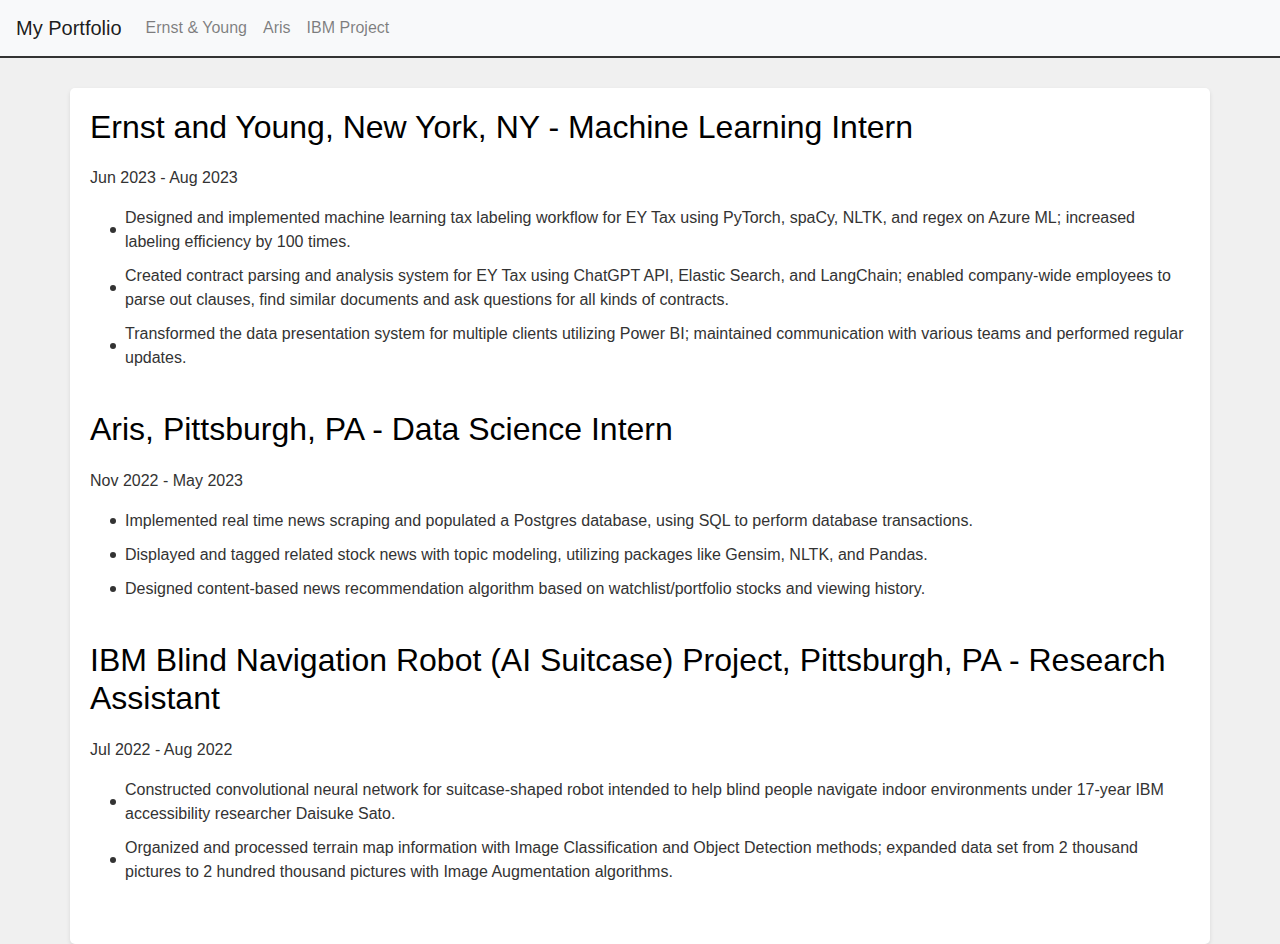
==== index.html @ 3705998f "first" ====
<!DOCTYPE html>
<html lang="en">
<head>
    <meta charset="UTF-8">
    <meta name="viewport" content="width=device-width, initial-scale=1.0">
    <title>Professional Portfolio</title>
    <link href="https://stackpath.bootstrapcdn.com/bootstrap/4.3.1/css/bootstrap.min.css" rel="stylesheet">
    <link href="style.css" rel="stylesheet">
</head>
<body>

<!-- Navigation Bar -->
<nav class="navbar navbar-expand-lg navbar-light bg-light">
  <a class="navbar-brand" href="#">My Portfolio</a>
  <button class="navbar-toggler" type="button" data-toggle="collapse" data-target="#navbarNav" aria-controls="navbarNav" aria-expanded="false" aria-label="Toggle navigation">
    <span class="navbar-toggler-icon"></span>
  </button>
  <div class="collapse navbar-collapse" id="navbarNav">
    <ul class="navbar-nav">
      <li class="nav-item"><a class="nav-link" href="#ey">Ernst & Young</a></li>
      <li class="nav-item"><a class="nav-link" href="#aris">Aris</a></li>
      <li class="nav-item"><a class="nav-link" href="#ibm">IBM Project</a></li>
    </ul>
  </div>
</nav>

<!-- Content -->
<div class="container">
  <section id="ey">
    <h2>Ernst and Young, New York, NY - Machine Learning Intern</h2>
    <p>Jun 2023 - Aug 2023</p>
    <ul>
      <li>Designed and implemented machine learning tax labeling workflow for EY Tax using PyTorch, spaCy, NLTK, and regex on Azure ML; increased labeling efficiency by 100 times.</li>
      <li>Created contract parsing and analysis system for EY Tax using ChatGPT API, Elastic Search, and LangChain; enabled company-wide employees to parse out clauses, find similar documents and ask questions for all kinds of contracts.</li>
      <li>Transformed the data presentation system for multiple clients utilizing Power BI; maintained communication with various teams and performed regular updates.</li>
    </ul>
  </section>

  <section id="aris">
    <h2>Aris, Pittsburgh, PA - Data Science Intern</h2>
    <p>Nov 2022 - May 2023</p>
    <ul>
      <li>Implemented real time news scraping and populated a Postgres database, using SQL to perform database transactions.</li>
      <li>Displayed and tagged related stock news with topic modeling, utilizing packages like Gensim, NLTK, and Pandas.</li>
      <li>Designed content-based news recommendation algorithm based on watchlist/portfolio stocks and viewing history.</li>
    </ul>
  </section>

  <section id="ibm">
    <h2>IBM Blind Navigation Robot (AI Suitcase) Project, Pittsburgh, PA - Research Assistant</h2>
    <p>Jul 2022 - Aug 2022</p>
    <ul>
      <li>Constructed convolutional neural network for suitcase-shaped robot intended to help blind people navigate indoor environments under 17-year IBM accessibility researcher Daisuke Sato.</li>
      <li>Organized and processed terrain map information with Image Classification and Object Detection methods; expanded data set from 2 thousand pictures to 2 hundred thousand pictures with Image Augmentation algorithms.</li>
    </ul>
  </section>
</div>

<script src="https://code.jquery.com/jquery-3.3.1.slim.min.js"></script>
<script src="https://cdnjs.cloudflare.com/ajax/libs/popper.js/1.14.7/umd/popper.min.js"></script>
<script src="https://stackpath.bootstrapcdn.com/bootstrap/4.3.1/js/bootstrap.min.js"></script>
<script src="script.js"></script>
</body>
</html>
---- style.css ----
body {
    font-family: 'Arial', sans-serif;
    background-color: #f0f0f0;
    color: #333;
    margin: 0;
    /* Remove or adjust the padding-top as needed */
    padding-top: 0; /* Setting this to 0 will place the navbar at the top */
}

.navbar {
    background-color: #000;
    border-bottom: 0.125em solid #333;
    /* Ensuring no list-style or pseudo-elements are displayed */
    list-style-type: none;
}

.navbar-brand, .nav-link {
    color: #000; /* Text color set to black */
    text-decoration: none; /* Removes any underlines */
}

.navbar-brand:hover, .nav-link:hover {
    color: #555; /* Darker shade of black for hover effect */
}

/* Additional styles to ensure no bullets or dots in the navbar */
.navbar-nav, .navbar-nav li {
    list-style-type: none; /* Removes bullets */
    margin: 0; /* Resets margin */
    padding: 0; /* Resets padding */
}

.navbar-nav li::before {
    content: none; /* Ensures no pseudo-elements are generated */
}


.container {
    background-color: #fff;
    padding: 1.25em; /* Changed from px to em */
    border-radius: 0.3125em; /* Changed from px to em */
    box-shadow: 0 0.125em 0.25em rgba(0, 0, 0, 0.1); /* Changed from px to em */
    margin-top: 1.875em; /* Changed from px to em */
}

h2 {
    color: #000;
    margin-bottom: 0.625em; /* Changed from px to em */
}

ul {
    padding-left: 1.25em; /* Changed from px to em */
    list-style-type: none;
}

li {
    margin-bottom: 0.625em; /* Changed from px to em */
    padding-left: 0.9375em; /* Changed from px to em */
    position: relative;
}

li::before {
    content: '';
    width: 0.375em; /* Changed from px to em */
    height: 0.375em; /* Changed from px to em */
    border-radius: 50%;
    background-color: #333;
    position: absolute;
    left: 0;
    top: 50%;
    transform: translateY(-50%);
}

section {
    margin-bottom: 2.5em; /* Changed from px to em */
}

@media (max-width: 48em) { /* Changed from px to em */
    .navbar {
        padding: 0.625em 0.9375em; /* Changed from px to em */
    }

    body {
        padding-top: 3.125em; /* Changed from px to em */
    }
}
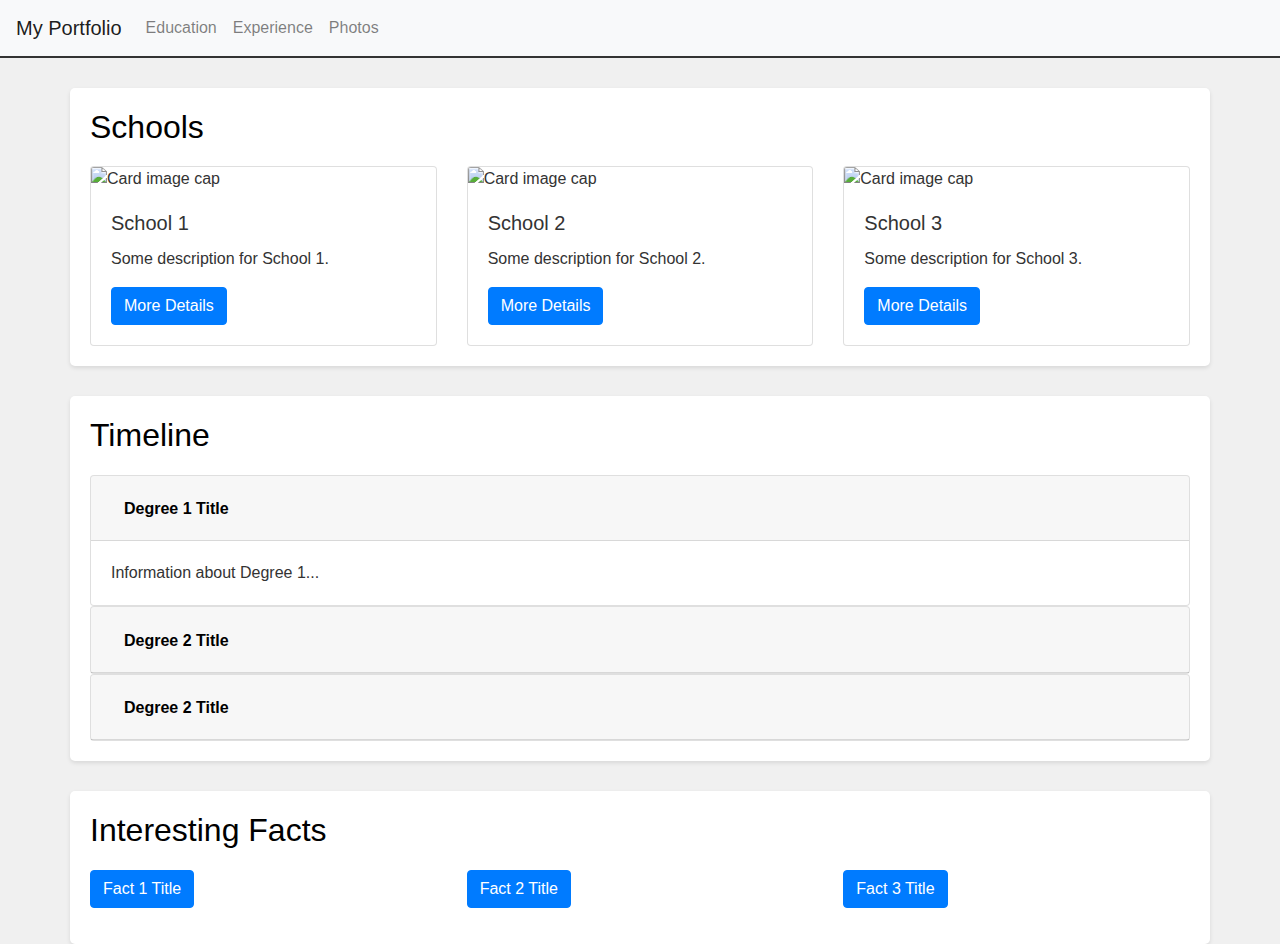
==== commit 5f2b31be: "second" ====
--- a/index.html
+++ b/index.html
@@ -3,7 +3,7 @@
 <head>
     <meta charset="UTF-8">
     <meta name="viewport" content="width=device-width, initial-scale=1.0">
-    <title>Professional Portfolio</title>
+    <title>Education - My Portfolio</title>
     <link href="https://stackpath.bootstrapcdn.com/bootstrap/4.3.1/css/bootstrap.min.css" rel="stylesheet">
     <link href="style.css" rel="stylesheet">
 </head>
@@ -17,44 +17,165 @@
   </button>
   <div class="collapse navbar-collapse" id="navbarNav">
     <ul class="navbar-nav">
-      <li class="nav-item"><a class="nav-link" href="#ey">Ernst & Young</a></li>
-      <li class="nav-item"><a class="nav-link" href="#aris">Aris</a></li>
-      <li class="nav-item"><a class="nav-link" href="#ibm">IBM Project</a></li>
+      <li class="nav-item"><a class="nav-link" href="index.html">Education</a></li>
+      <li class="nav-item"><a class="nav-link" href="experience.html">Experience</a></li>
+      <li class="nav-item"><a class="nav-link" href="photos.html">Photos</a></li>
     </ul>
   </div>
 </nav>
 
-<!-- Content -->
+
 <div class="container">
-  <section id="ey">
-    <h2>Ernst and Young, New York, NY - Machine Learning Intern</h2>
-    <p>Jun 2023 - Aug 2023</p>
-    <ul>
-      <li>Designed and implemented machine learning tax labeling workflow for EY Tax using PyTorch, spaCy, NLTK, and regex on Azure ML; increased labeling efficiency by 100 times.</li>
-      <li>Created contract parsing and analysis system for EY Tax using ChatGPT API, Elastic Search, and LangChain; enabled company-wide employees to parse out clauses, find similar documents and ask questions for all kinds of contracts.</li>
-      <li>Transformed the data presentation system for multiple clients utilizing Power BI; maintained communication with various teams and performed regular updates.</li>
-    </ul>
-  </section>
+  <!-- Schools Heading -->
+  <h2>Schools</h2>
 
-  <section id="aris">
-    <h2>Aris, Pittsburgh, PA - Data Science Intern</h2>
-    <p>Nov 2022 - May 2023</p>
-    <ul>
-      <li>Implemented real time news scraping and populated a Postgres database, using SQL to perform database transactions.</li>
-      <li>Displayed and tagged related stock news with topic modeling, utilizing packages like Gensim, NLTK, and Pandas.</li>
-      <li>Designed content-based news recommendation algorithm based on watchlist/portfolio stocks and viewing history.</li>
-    </ul>
-  </section>
+  <!-- Row for Cards -->
+  <div class="row">
+      <!-- Card 1 -->
+      <div class="col-md-4">
+          <div class="card">
+              <img class="card-img-top" src="image1.jpg" alt="Card image cap">
+              <div class="card-body">
+                  <h5 class="card-title">School 1</h5>
+                  <p class="card-text">Some description for School 1.</p>
+                  <a href="#" class="btn btn-primary">More Details</a>
+              </div>
+          </div>
+      </div>
 
-  <section id="ibm">
-    <h2>IBM Blind Navigation Robot (AI Suitcase) Project, Pittsburgh, PA - Research Assistant</h2>
-    <p>Jul 2022 - Aug 2022</p>
-    <ul>
-      <li>Constructed convolutional neural network for suitcase-shaped robot intended to help blind people navigate indoor environments under 17-year IBM accessibility researcher Daisuke Sato.</li>
-      <li>Organized and processed terrain map information with Image Classification and Object Detection methods; expanded data set from 2 thousand pictures to 2 hundred thousand pictures with Image Augmentation algorithms.</li>
-    </ul>
-  </section>
+      <!-- Card 2 -->
+      <div class="col-md-4">
+          <div class="card">
+              <img class="card-img-top" src="image2.jpg" alt="Card image cap">
+              <div class="card-body">
+                  <h5 class="card-title">School 2</h5>
+                  <p class="card-text">Some description for School 2.</p>
+                  <a href="#" class="btn btn-primary">More Details</a>
+              </div>
+          </div>
+      </div>
+
+      <!-- Card 3 -->
+      <div class="col-md-4">
+          <div class="card">
+              <img class="card-img-top" src="image3.jpg" alt="Card image cap">
+              <div class="card-body">
+                  <h5 class="card-title">School 3</h5>
+                  <p class="card-text">Some description for School 3.</p>
+                  <a href="#" class="btn btn-primary">More Details</a>
+              </div>
+          </div>
+      </div>
+  </div>
 </div>
+
+
+
+<div class="container">
+  <!-- Timeline Heading -->
+  <h2>Timeline</h2>
+
+  <div id="educationAccordion">
+    <!-- Accordion item 1 -->
+    <div class="card">
+      <div class="card-header" id="headingOne">
+        <h2 class="mb-0">
+          <button class="btn btn-link" type="button" data-toggle="collapse" data-target="#collapseOne" aria-expanded="true" aria-controls="collapseOne">
+            Degree 1 Title
+          </button>
+        </h2>
+      </div>
+
+      <div id="collapseOne" class="collapse show" aria-labelledby="headingOne" data-parent="#educationAccordion">
+        <div class="card-body">
+          Information about Degree 1...
+        </div>
+      </div>
+    </div>
+
+    <!-- Accordion item 2 -->
+    <div class="card">
+      <div class="card-header" id="headingTwo">
+        <h2 class="mb-0">
+          <button class="btn btn-link collapsed" type="button" data-toggle="collapse" data-target="#collapseTwo" aria-expanded="false" aria-controls="collapseTwo">
+            Degree 2 Title
+          </button>
+        </h2>
+      </div>
+      <div id="collapseTwo" class="collapse" aria-labelledby="headingTwo" data-parent="#educationAccordion">
+        <div class="card-body">
+          Information about Degree 2...
+        </div>
+      </div>
+    </div>
+
+    <!-- Accordion item 3 -->
+    <div class="card">
+      <div class="card-header" id="headingTwo">
+        <h2 class="mb-0">
+          <button class="btn btn-link collapsed" type="button" data-toggle="collapse" data-target="#collapseTwo" aria-expanded="false" aria-controls="collapseTwo">
+            Degree 2 Title
+          </button>
+        </h2>
+      </div>
+      <div id="collapseTwo" class="collapse" aria-labelledby="headingTwo" data-parent="#educationAccordion">
+        <div class="card-body">
+          Information about Degree 2...
+        </div>
+      </div>
+    </div>
+  </div>
+</div>
+
+<div class="container">
+  <!-- Interesting Facts Heading -->
+  <h2>Interesting Facts</h2>
+
+  <div class="row">
+      <!-- Collapse Item 1 -->
+      <div class="col-md-4">
+          <p>
+              <a class="btn btn-primary" data-toggle="collapse" href="#collapseFact1" role="button" aria-expanded="false" aria-controls="collapseFact1">
+                  Fact 1 Title
+              </a>
+          </p>
+          <div class="collapse" id="collapseFact1">
+              <div class="card card-body">
+                  Fact 1 content goes here...
+              </div>
+          </div>
+      </div>
+
+      <!-- Collapse Item 2 -->
+      <div class="col-md-4">
+          <p>
+              <a class="btn btn-primary" data-toggle="collapse" href="#collapseFact2" role="button" aria-expanded="false" aria-controls="collapseFact2">
+                  Fact 2 Title
+              </a>
+          </p>
+          <div class="collapse" id="collapseFact2">
+              <div class="card card-body">
+                  Fact 2 content goes here...
+              </div>
+          </div>
+      </div>
+
+      <!-- Collapse Item 3 -->
+      <div class="col-md-4">
+          <p>
+              <a class="btn btn-primary" data-toggle="collapse" href="#collapseFact3" role="button" aria-expanded="false" aria-controls="collapseFact3">
+                  Fact 3 Title
+              </a>
+          </p>
+          <div class="collapse" id="collapseFact3">
+              <div class="card card-body">
+                  Fact 3 content goes here...
+              </div>
+          </div>
+      </div>
+  </div>
+</div>
+
 
 <script src="https://code.jquery.com/jquery-3.3.1.slim.min.js"></script>
 <script src="https://cdnjs.cloudflare.com/ajax/libs/popper.js/1.14.7/umd/popper.min.js"></script>
--- a/style.css
+++ b/style.css
@@ -75,6 +75,25 @@
     margin-bottom: 2.5em; /* Changed from px to em */
 }
 
+
+
+/* Education Page */
+
+#educationAccordion .btn-link {
+    color: black; /* Set text color to black */
+    font-weight: bold; /* Make text bold */
+    text-decoration: none; /* Remove text decoration */
+}
+
+#educationAccordion .btn-link:hover,
+#educationAccordion .btn-link:focus {
+    text-decoration: none; /* Remove text decoration on hover and focus */
+}
+
+
+
+
+
 @media (max-width: 48em) { /* Changed from px to em */
     .navbar {
         padding: 0.625em 0.9375em; /* Changed from px to em */
@@ -83,4 +102,4 @@
     body {
         padding-top: 3.125em; /* Changed from px to em */
     }
-}
+}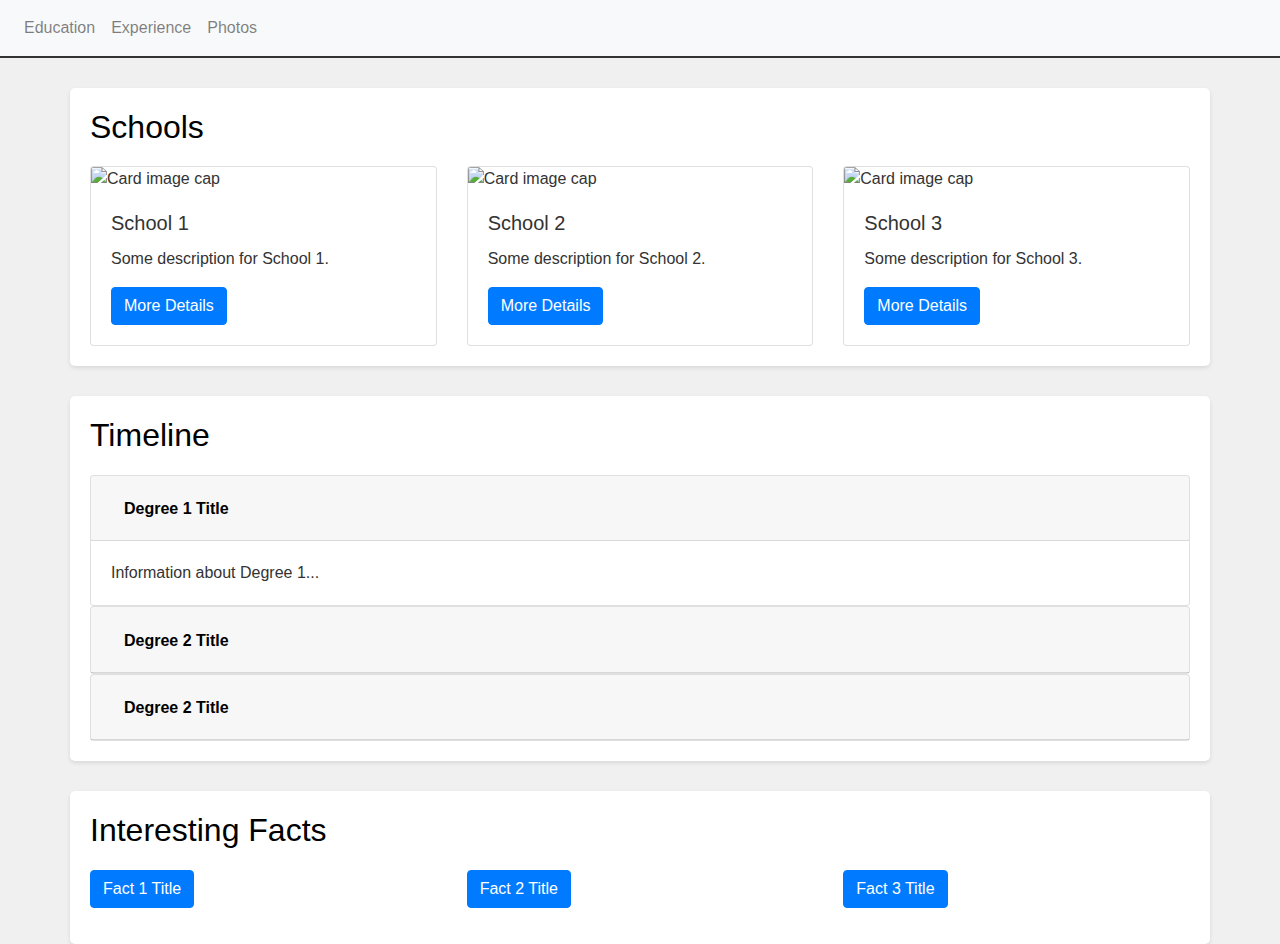
==== commit 2e0247cc: "third" ====
--- a/index.html
+++ b/index.html
@@ -11,7 +11,6 @@
 
 <!-- Navigation Bar -->
 <nav class="navbar navbar-expand-lg navbar-light bg-light">
-  <a class="navbar-brand" href="#">My Portfolio</a>
   <button class="navbar-toggler" type="button" data-toggle="collapse" data-target="#navbarNav" aria-controls="navbarNav" aria-expanded="false" aria-label="Toggle navigation">
     <span class="navbar-toggler-icon"></span>
   </button>
--- a/style.css
+++ b/style.css
@@ -92,14 +92,8 @@
 
 
 
-
-
 @media (max-width: 48em) { /* Changed from px to em */
     .navbar {
         padding: 0.625em 0.9375em; /* Changed from px to em */
     }
-
-    body {
-        padding-top: 3.125em; /* Changed from px to em */
-    }
 }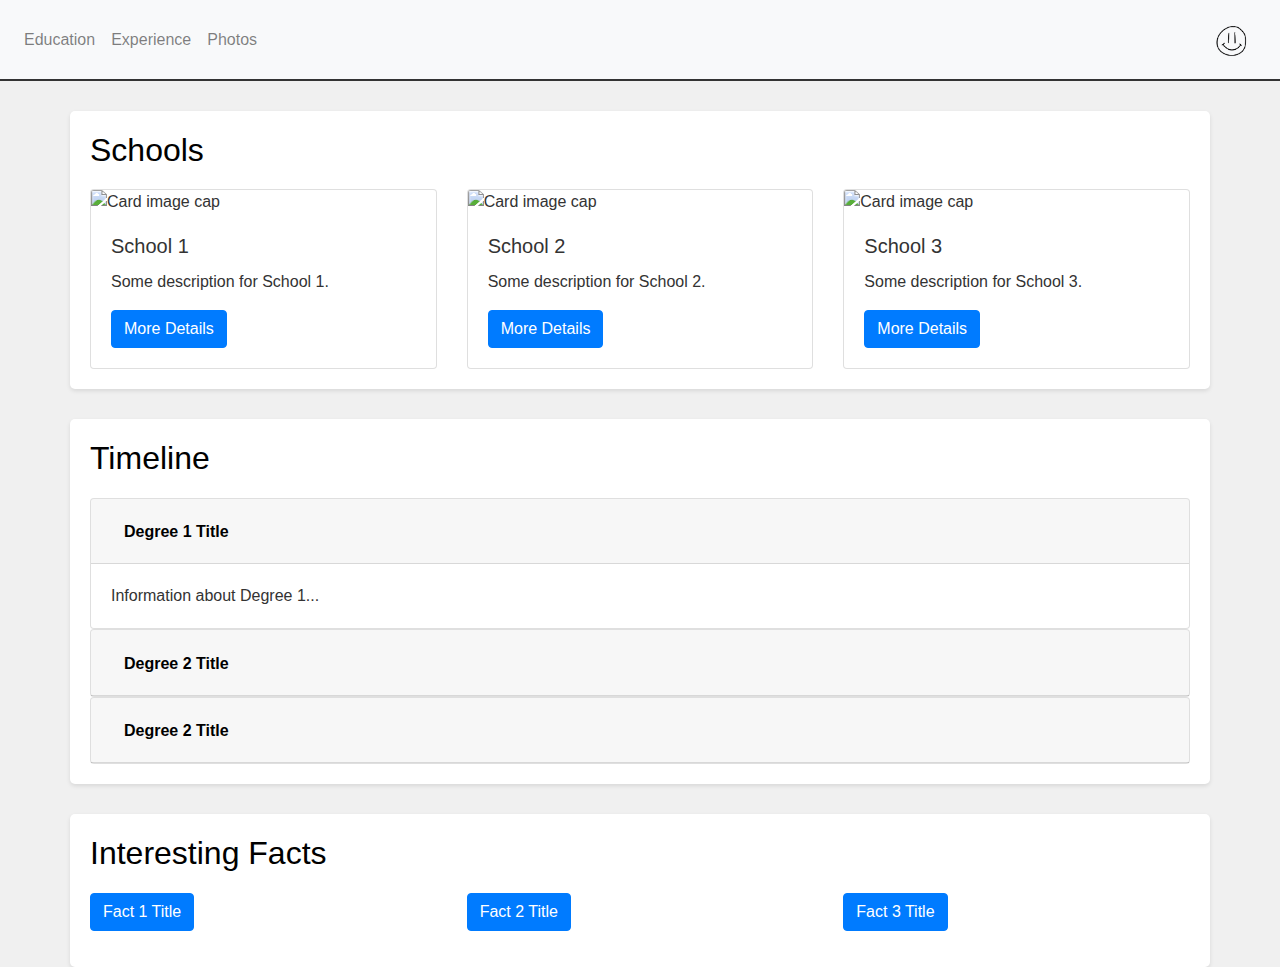
==== commit d0316d8c: "fourth" ====
--- a/index.html
+++ b/index.html
@@ -21,7 +21,9 @@
       <li class="nav-item"><a class="nav-link" href="photos.html">Photos</a></li>
     </ul>
   </div>
+  <img src="logo.png" class="navbar-img" alt="Your Image Description">
 </nav>
+
 
 
 <div class="container">
--- a/style.css
+++ b/style.css
@@ -34,6 +34,15 @@
     content: none; /* Ensures no pseudo-elements are generated */
 }
 
+.navbar-img {
+    height: 7vh;
+    width: auto;
+    align-self: center;
+    margin-left: auto; /* This pushes the image to the right */
+    padding: 0px;
+    margin-bottom: 0px;
+}
+  
 
 .container {
     background-color: #fff;
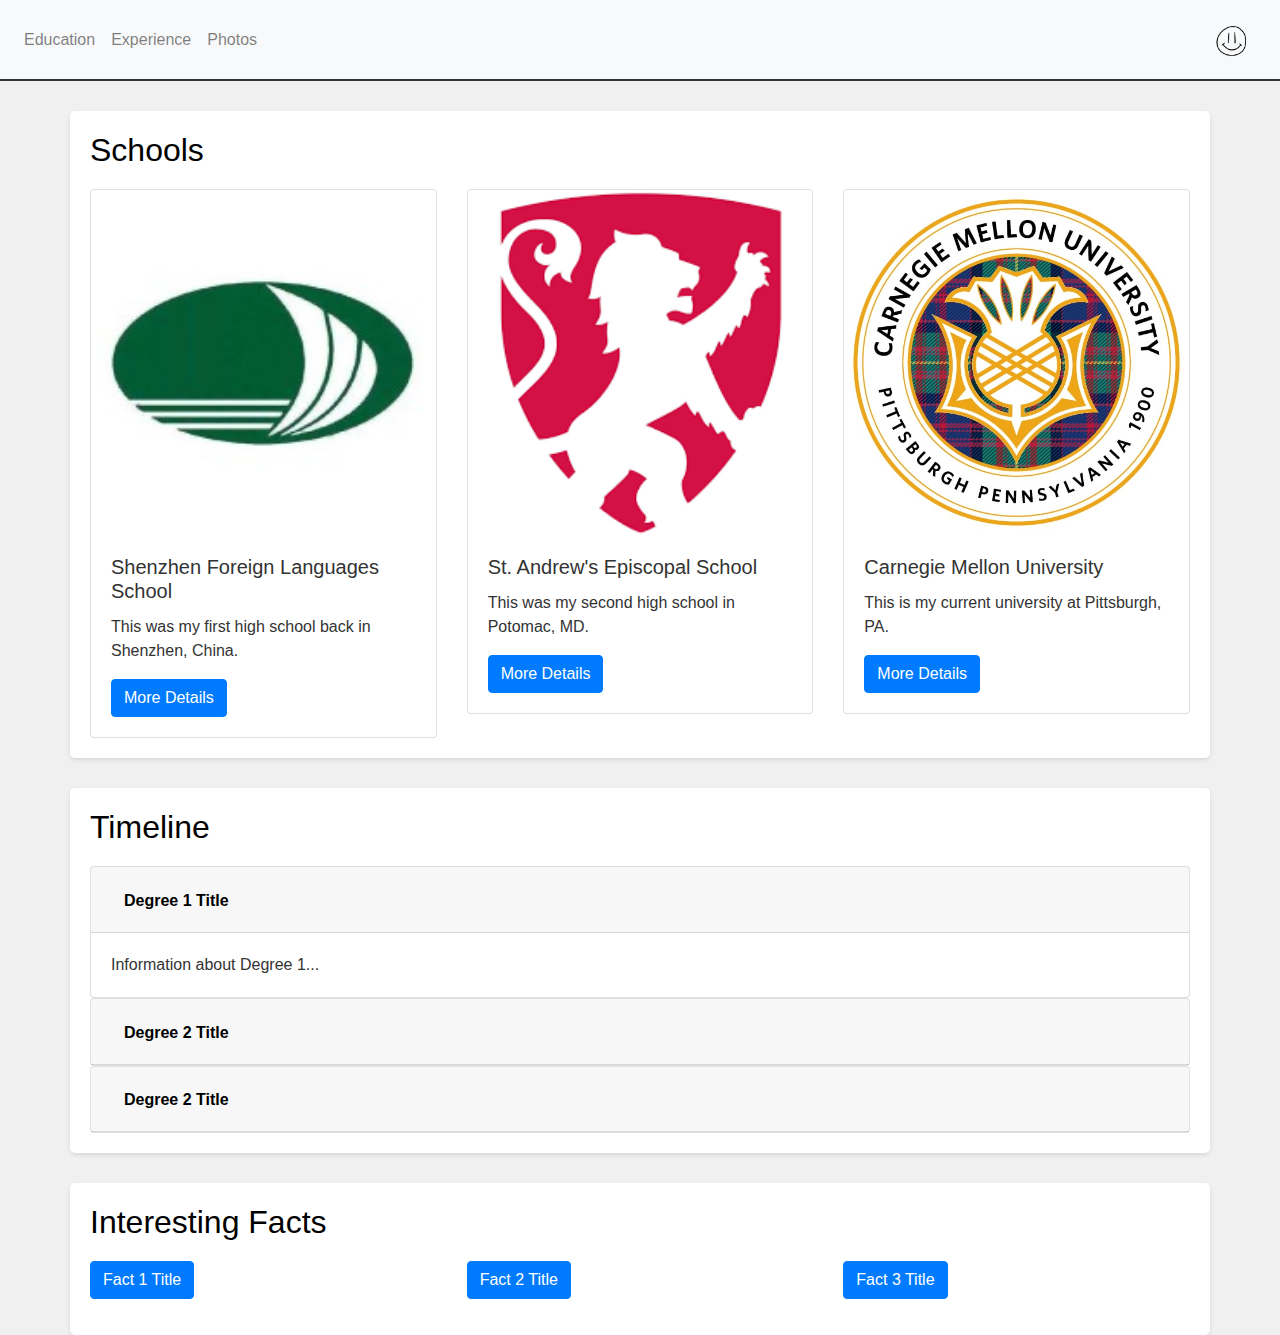
==== commit 313e9a65: "fifth" ====
--- a/index.html
+++ b/index.html
@@ -25,7 +25,6 @@
 </nav>
 
 
-
 <div class="container">
   <!-- Schools Heading -->
   <h2>Schools</h2>
@@ -35,10 +34,10 @@
       <!-- Card 1 -->
       <div class="col-md-4">
           <div class="card">
-              <img class="card-img-top" src="image1.jpg" alt="Card image cap">
+              <img class="card-img-top" src="sfls.jfif" alt="Card image cap">
               <div class="card-body">
-                  <h5 class="card-title">School 1</h5>
-                  <p class="card-text">Some description for School 1.</p>
+                  <h5 class="card-title">Shenzhen Foreign Languages School</h5>
+                  <p class="card-text">This was my first high school back in Shenzhen, China.</p>
                   <a href="#" class="btn btn-primary">More Details</a>
               </div>
           </div>
@@ -47,10 +46,10 @@
       <!-- Card 2 -->
       <div class="col-md-4">
           <div class="card">
-              <img class="card-img-top" src="image2.jpg" alt="Card image cap">
+              <img class="card-img-top" src="saes.png" alt="Card image cap">
               <div class="card-body">
-                  <h5 class="card-title">School 2</h5>
-                  <p class="card-text">Some description for School 2.</p>
+                  <h5 class="card-title">St. Andrew's Episcopal School</h5>
+                  <p class="card-text">This was my second high school in Potomac, MD.</p>
                   <a href="#" class="btn btn-primary">More Details</a>
               </div>
           </div>
@@ -59,10 +58,10 @@
       <!-- Card 3 -->
       <div class="col-md-4">
           <div class="card">
-              <img class="card-img-top" src="image3.jpg" alt="Card image cap">
+              <img class="card-img-top" src="cmu.jpg" alt="Card image cap">
               <div class="card-body">
-                  <h5 class="card-title">School 3</h5>
-                  <p class="card-text">Some description for School 3.</p>
+                  <h5 class="card-title">Carnegie Mellon University</h5>
+                  <p class="card-text">This is my current university at Pittsburgh, PA.</p>
                   <a href="#" class="btn btn-primary">More Details</a>
               </div>
           </div>
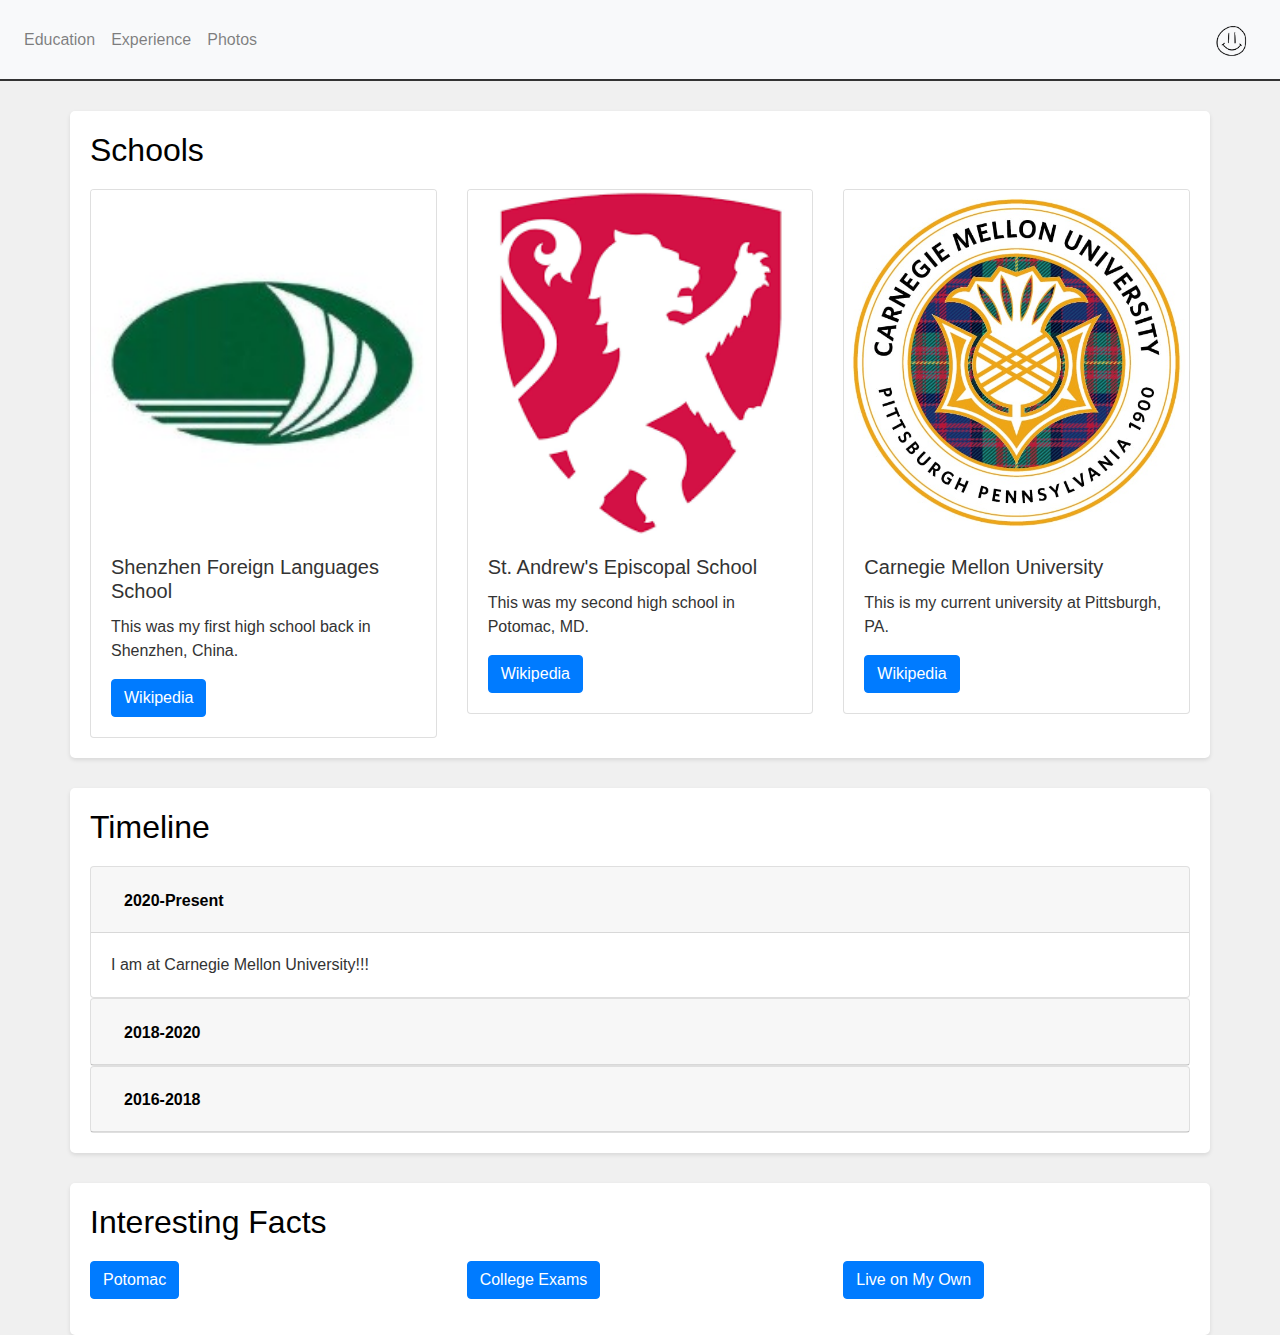
==== commit 4a4d3554: "sixth" ====
--- a/index.html
+++ b/index.html
@@ -1,9 +1,11 @@
+<!-- In this page, I implmented Cards, Accordion and Collapse from Bootstrap -->
+
 <!DOCTYPE html>
 <html lang="en">
 <head>
     <meta charset="UTF-8">
     <meta name="viewport" content="width=device-width, initial-scale=1.0">
-    <title>Education - My Portfolio</title>
+    <title>Steve's Education and Professional Website</title>
     <link href="https://stackpath.bootstrapcdn.com/bootstrap/4.3.1/css/bootstrap.min.css" rel="stylesheet">
     <link href="style.css" rel="stylesheet">
 </head>
@@ -25,6 +27,8 @@
 </nav>
 
 
+<!-- Card Example -->
+
 <div class="container">
   <!-- Schools Heading -->
   <h2>Schools</h2>
@@ -38,7 +42,7 @@
               <div class="card-body">
                   <h5 class="card-title">Shenzhen Foreign Languages School</h5>
                   <p class="card-text">This was my first high school back in Shenzhen, China.</p>
-                  <a href="#" class="btn btn-primary">More Details</a>
+                  <a href="https://en.wikipedia.org/wiki/Shenzhen_Foreign_Languages_School" class="btn btn-primary">Wikipedia</a>
               </div>
           </div>
       </div>
@@ -50,7 +54,7 @@
               <div class="card-body">
                   <h5 class="card-title">St. Andrew's Episcopal School</h5>
                   <p class="card-text">This was my second high school in Potomac, MD.</p>
-                  <a href="#" class="btn btn-primary">More Details</a>
+                  <a href="https://en.wikipedia.org/wiki/St._Andrew%27s_Episcopal_School_(Maryland)" class="btn btn-primary">Wikipedia</a>
               </div>
           </div>
       </div>
@@ -62,15 +66,14 @@
               <div class="card-body">
                   <h5 class="card-title">Carnegie Mellon University</h5>
                   <p class="card-text">This is my current university at Pittsburgh, PA.</p>
-                  <a href="#" class="btn btn-primary">More Details</a>
+                  <a href="https://en.wikipedia.org/wiki/Carnegie_Mellon_University" class="btn btn-primary">Wikipedia</a>
               </div>
           </div>
       </div>
   </div>
 </div>
 
-
-
+<!-- Accordion Example -->
 <div class="container">
   <!-- Timeline Heading -->
   <h2>Timeline</h2>
@@ -81,14 +84,14 @@
       <div class="card-header" id="headingOne">
         <h2 class="mb-0">
           <button class="btn btn-link" type="button" data-toggle="collapse" data-target="#collapseOne" aria-expanded="true" aria-controls="collapseOne">
-            Degree 1 Title
+            2020-Present
           </button>
         </h2>
       </div>
 
       <div id="collapseOne" class="collapse show" aria-labelledby="headingOne" data-parent="#educationAccordion">
         <div class="card-body">
-          Information about Degree 1...
+          I am at Carnegie Mellon University!!!
         </div>
       </div>
     </div>
@@ -98,34 +101,37 @@
       <div class="card-header" id="headingTwo">
         <h2 class="mb-0">
           <button class="btn btn-link collapsed" type="button" data-toggle="collapse" data-target="#collapseTwo" aria-expanded="false" aria-controls="collapseTwo">
-            Degree 2 Title
+            2018-2020
           </button>
         </h2>
       </div>
       <div id="collapseTwo" class="collapse" aria-labelledby="headingTwo" data-parent="#educationAccordion">
         <div class="card-body">
-          Information about Degree 2...
+          I was at St. Andrew's Episcopal School!!!
         </div>
       </div>
     </div>
 
     <!-- Accordion item 3 -->
     <div class="card">
-      <div class="card-header" id="headingTwo">
+      <div class="card-header" id="headingThree">
         <h2 class="mb-0">
-          <button class="btn btn-link collapsed" type="button" data-toggle="collapse" data-target="#collapseTwo" aria-expanded="false" aria-controls="collapseTwo">
-            Degree 2 Title
+          <button class="btn btn-link collapsed" type="button" data-toggle="collapse" data-target="#collapseThree" aria-expanded="false" aria-controls="collapseThree">
+            2016-2018
           </button>
         </h2>
       </div>
-      <div id="collapseTwo" class="collapse" aria-labelledby="headingTwo" data-parent="#educationAccordion">
+      <div id="collapseThree" class="collapse" aria-labelledby="headingThree" data-parent="#educationAccordion">
         <div class="card-body">
-          Information about Degree 2...
+          I was at Shenzhen Foreign Languages School!!!
         </div>
       </div>
     </div>
   </div>
 </div>
+
+
+<!-- Collapse Example -->
 
 <div class="container">
   <!-- Interesting Facts Heading -->
@@ -136,12 +142,12 @@
       <div class="col-md-4">
           <p>
               <a class="btn btn-primary" data-toggle="collapse" href="#collapseFact1" role="button" aria-expanded="false" aria-controls="collapseFact1">
-                  Fact 1 Title
+                  Potomac
               </a>
           </p>
           <div class="collapse" id="collapseFact1">
               <div class="card card-body">
-                  Fact 1 content goes here...
+                  Potomac, MD was the first place I visited when I came to the US for the first time. And I ended up going to a St. Andrew's, which is located in Potomac after 5 years!
               </div>
           </div>
       </div>
@@ -150,12 +156,12 @@
       <div class="col-md-4">
           <p>
               <a class="btn btn-primary" data-toggle="collapse" href="#collapseFact2" role="button" aria-expanded="false" aria-controls="collapseFact2">
-                  Fact 2 Title
+                  College Exams
               </a>
           </p>
           <div class="collapse" id="collapseFact2">
               <div class="card card-body">
-                  Fact 2 content goes here...
+                  I studied for both the US and Chinese version of the college entrance exam, SAT and Gaokao. To be honest, the Gaokao is so much harder.
               </div>
           </div>
       </div>
@@ -164,12 +170,12 @@
       <div class="col-md-4">
           <p>
               <a class="btn btn-primary" data-toggle="collapse" href="#collapseFact3" role="button" aria-expanded="false" aria-controls="collapseFact3">
-                  Fact 3 Title
+                  Live on My Own
               </a>
           </p>
           <div class="collapse" id="collapseFact3">
               <div class="card card-body">
-                  Fact 3 content goes here...
+                  For all the years I was in the States, my parents never came to US to visit (It was always me going back to China). But I managed my life very well in the States!
               </div>
           </div>
       </div>
@@ -180,6 +186,5 @@
 <script src="https://code.jquery.com/jquery-3.3.1.slim.min.js"></script>
 <script src="https://cdnjs.cloudflare.com/ajax/libs/popper.js/1.14.7/umd/popper.min.js"></script>
 <script src="https://stackpath.bootstrapcdn.com/bootstrap/4.3.1/js/bootstrap.min.js"></script>
-<script src="script.js"></script>
 </body>
 </html>
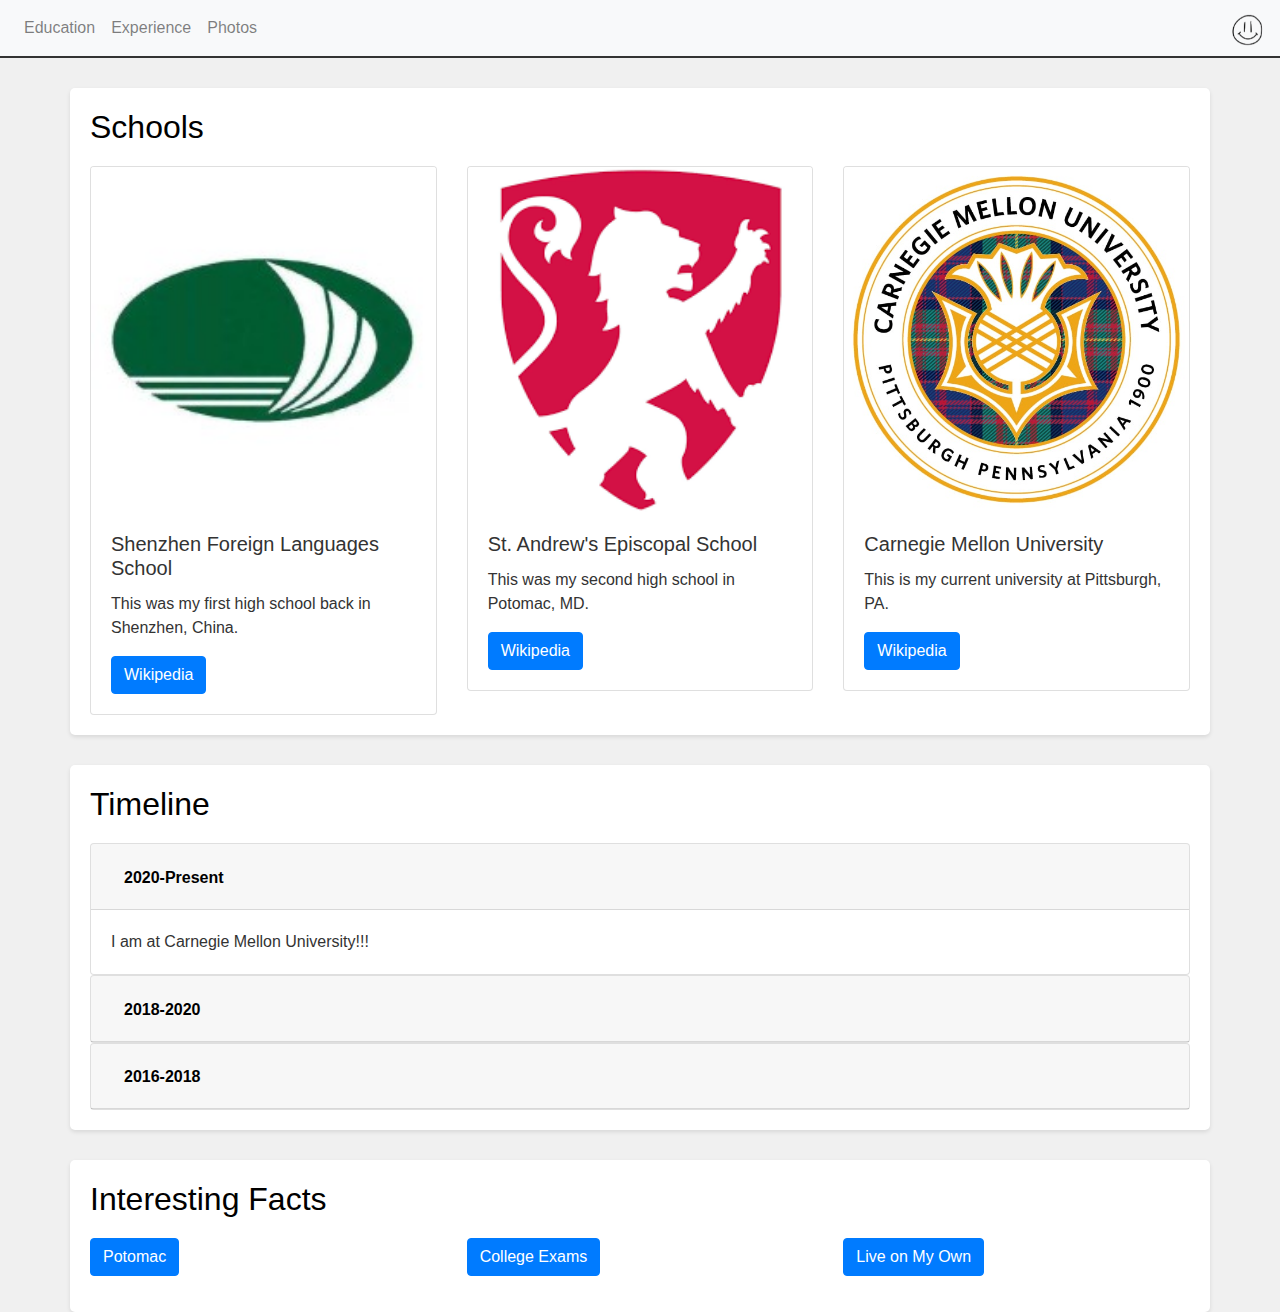
==== commit c0fe507c: "tenth" ====
--- a/index.html
+++ b/index.html
@@ -7,7 +7,7 @@
     <meta name="viewport" content="width=device-width, initial-scale=1.0">
     <title>Steve's Education and Professional Website</title>
     <link href="https://stackpath.bootstrapcdn.com/bootstrap/4.3.1/css/bootstrap.min.css" rel="stylesheet">
-    <link href="style.css" rel="stylesheet">
+    <link href="static/css/style.css" rel="stylesheet">
 </head>
 <body>
 
@@ -23,7 +23,7 @@
       <li class="nav-item"><a class="nav-link" href="photos.html">Photos</a></li>
     </ul>
   </div>
-  <img src="logo.png" class="navbar-img" alt="Your Image Description">
+  <img src="static/images/logo.png" class="navbar-img" alt="Your Image Description">
 </nav>
 
 
@@ -38,7 +38,7 @@
       <!-- Card 1 -->
       <div class="col-md-4">
           <div class="card">
-              <img class="card-img-top" src="sfls.jfif" alt="Card image cap">
+              <img class="card-img-top" src="static/images/sfls.jfif" alt="Card image cap">
               <div class="card-body">
                   <h5 class="card-title">Shenzhen Foreign Languages School</h5>
                   <p class="card-text">This was my first high school back in Shenzhen, China.</p>
@@ -50,7 +50,7 @@
       <!-- Card 2 -->
       <div class="col-md-4">
           <div class="card">
-              <img class="card-img-top" src="saes.png" alt="Card image cap">
+              <img class="card-img-top" src="static/images/saes.png" alt="Card image cap">
               <div class="card-body">
                   <h5 class="card-title">St. Andrew's Episcopal School</h5>
                   <p class="card-text">This was my second high school in Potomac, MD.</p>
@@ -62,7 +62,7 @@
       <!-- Card 3 -->
       <div class="col-md-4">
           <div class="card">
-              <img class="card-img-top" src="cmu.jpg" alt="Card image cap">
+              <img class="card-img-top" src="static/images/cmu.jpg" alt="Card image cap">
               <div class="card-body">
                   <h5 class="card-title">Carnegie Mellon University</h5>
                   <p class="card-text">This is my current university at Pittsburgh, PA.</p>
--- a/static/css/style.css
+++ b/static/css/style.css
@@ -0,0 +1,114 @@
+body {
+    font-family: 'Arial', sans-serif;
+    background-color: #f0f0f0;
+    color: #333;
+    margin: 0;
+    /* Remove or adjust the padding-top as needed */
+    padding-top: 0; /* Setting this to 0 will place the navbar at the top */
+}
+
+.navbar {
+    background-color: #000;
+    border-bottom: 0.125em solid #333;
+    /* Ensuring no list-style or pseudo-elements are displayed */
+    list-style-type: none;
+}
+
+.navbar-brand, .nav-link {
+    color: #000; /* Text color set to black */
+    text-decoration: none; /* Removes any underlines */
+}
+
+.navbar-brand:hover, .nav-link:hover {
+    color: #555; /* Darker shade of black for hover effect */
+}
+
+/* Additional styles to ensure no bullets or dots in the navbar */
+.navbar-nav, .navbar-nav li {
+    list-style-type: none; /* Removes bullets */
+    margin: 0; /* Resets margin */
+    padding: 0; /* Resets padding */
+}
+
+.navbar-nav li::before {
+    content: none; /* Ensures no pseudo-elements are generated */
+}
+
+.navbar-img {
+    height: 7vh;
+    width: auto;
+    align-self: center;
+    margin-left: auto; /* This pushes the image to the right */
+    padding: 0px;
+    margin-bottom: 0px;
+    right: 0;
+    position: fixed;
+}
+  
+
+.container {
+    background-color: #fff;
+    padding: 1.25em; /* Changed from px to em */
+    border-radius: 0.3125em; /* Changed from px to em */
+    box-shadow: 0 0.125em 0.25em rgba(0, 0, 0, 0.1); /* Changed from px to em */
+    margin-top: 1.875em; /* Changed from px to em */
+}
+
+h2 {
+    color: #000;
+    margin-bottom: 0.625em; /* Changed from px to em */
+}
+
+ul {
+    padding-left: 1.25em; /* Changed from px to em */
+    list-style-type: none;
+}
+
+li {
+    margin-bottom: 0.625em; /* Changed from px to em */
+    padding-left: 0.9375em; /* Changed from px to em */
+    position: relative;
+}
+
+li::before {
+    content: '';
+    width: 0.375em; /* Changed from px to em */
+    height: 0.375em; /* Changed from px to em */
+    border-radius: 50%;
+    background-color: #333;
+    position: absolute;
+    left: 0;
+    top: 50%;
+    transform: translateY(-50%);
+}
+
+section {
+    margin-bottom: 2.5em; /* Changed from px to em */
+}
+
+
+
+/* Education Page */
+
+#educationAccordion .btn-link {
+    color: black; /* Set text color to black */
+    font-weight: bold; /* Make text bold */
+    text-decoration: none; /* Remove text decoration */
+}
+
+#educationAccordion .btn-link:hover,
+#educationAccordion .btn-link:focus {
+    text-decoration: none; /* Remove text decoration on hover and focus */
+}
+
+
+
+@media (max-width: 48em) { /* Changed from px to em */
+    .navbar {
+        padding: 0.625em 0.9375em; /* Changed from px to em */
+    }
+    
+    .navbar-img {
+        height: 9vh;
+    }
+}